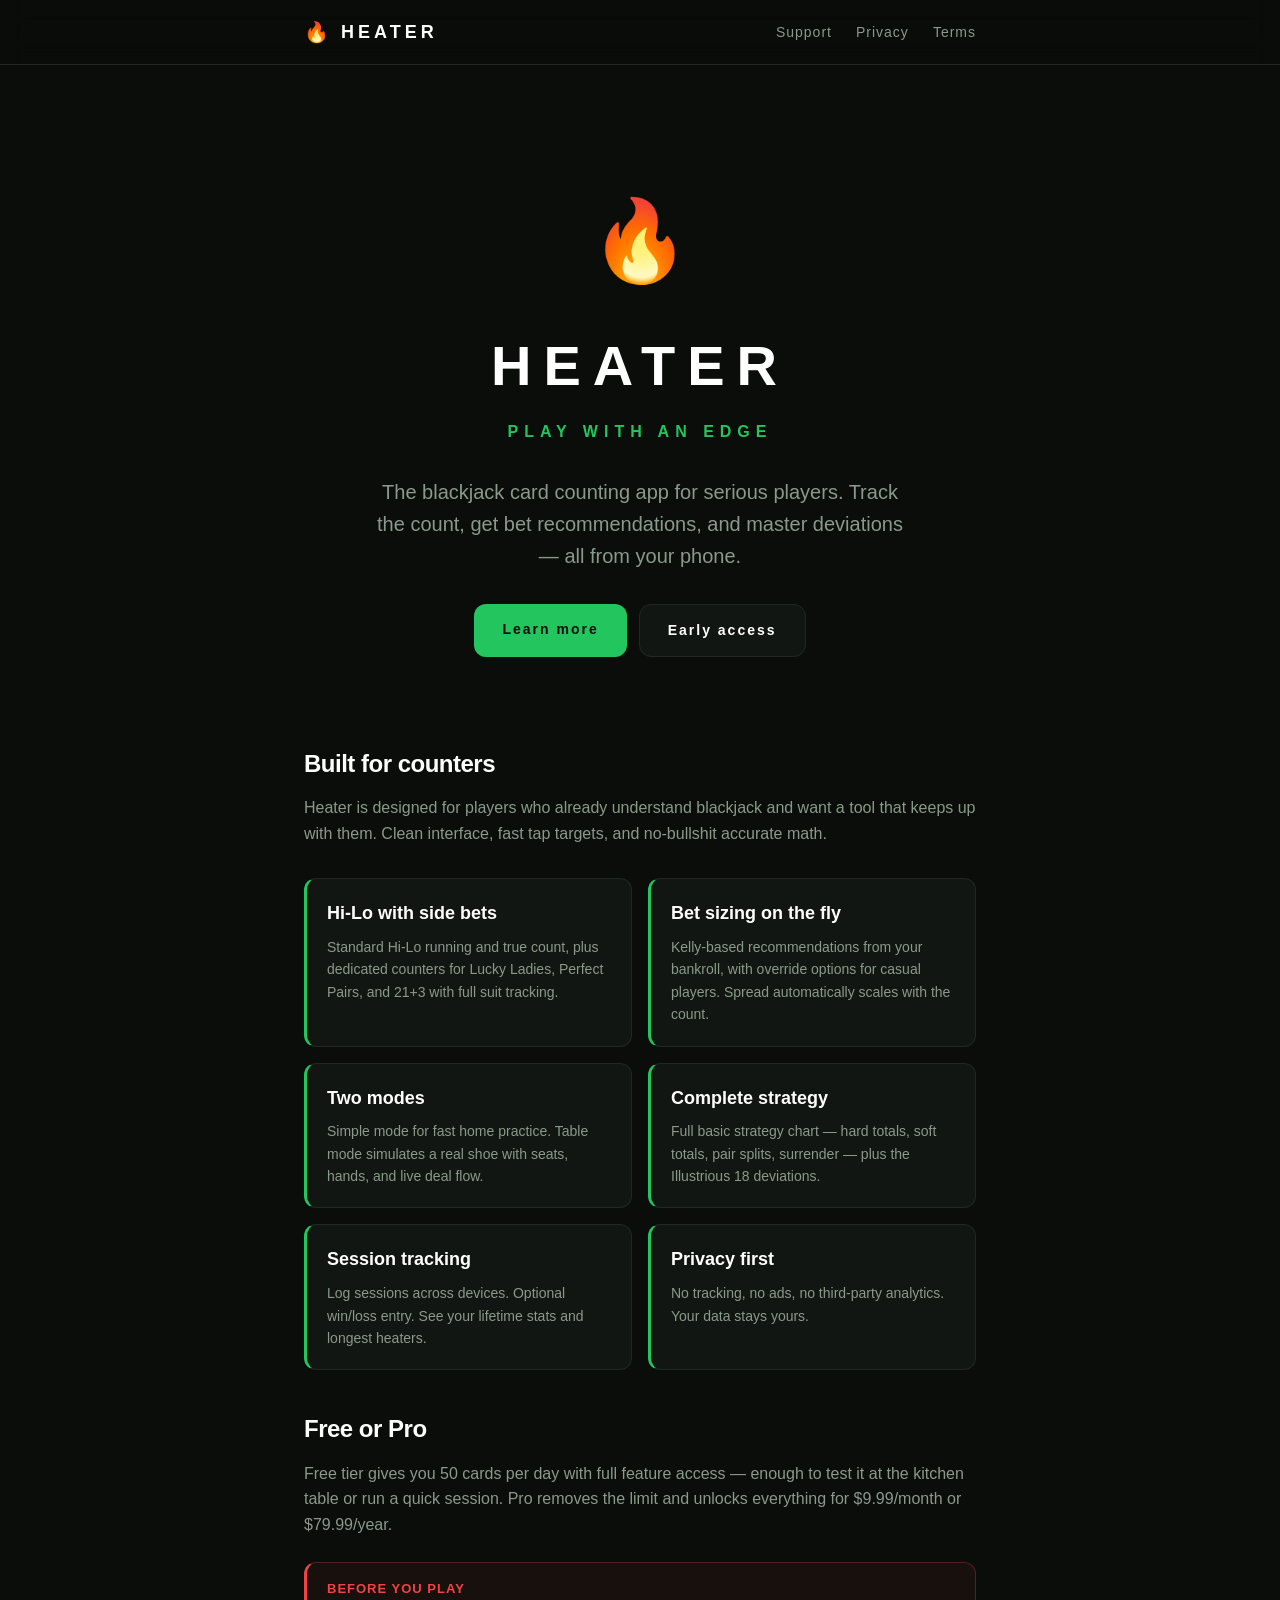
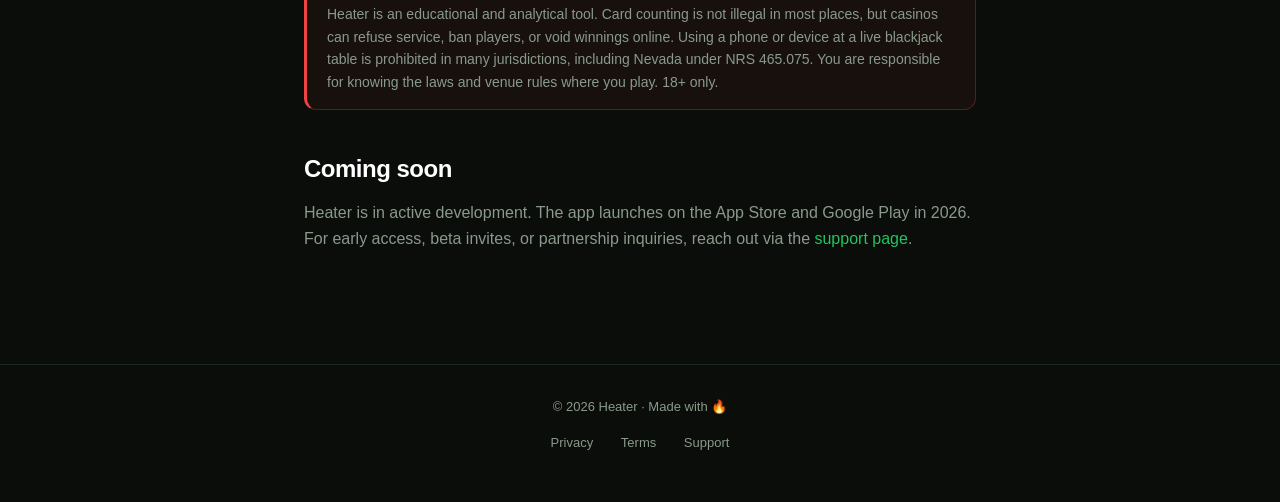
==== index.html @ 4dd5591f "Initial site: landing, privacy, terms, support" ====
<!DOCTYPE html>
<html lang="en">
<head>
  <meta charset="UTF-8" />
  <meta name="viewport" content="width=device-width, initial-scale=1.0" />
  <meta name="description" content="Heater — a blackjack card counting app for iOS and Android. Play with an edge." />
  <meta name="theme-color" content="#0a0d0a" />
  <title>Heater — Play with an edge</title>
  <link rel="stylesheet" href="styles.css" />
</head>
<body>
  <nav>
    <div class="container">
      <a href="/" class="brand">
        <span class="flame">🔥</span>
        <span>HEATER</span>
      </a>
      <div class="links">
        <a href="/support">Support</a>
        <a href="/privacy">Privacy</a>
        <a href="/terms">Terms</a>
      </div>
    </div>
  </nav>

  <main>
    <section class="hero">
      <div class="flame">🔥</div>
      <div class="brand-mark">HEATER</div>
      <div class="tagline">PLAY WITH AN EDGE</div>
      <p class="lead">
        The blackjack card counting app for serious players. Track the count, get bet recommendations, and master deviations — all from your phone.
      </p>
      <div class="btn-row">
        <a class="btn btn-primary" href="#features">Learn more</a>
        <a class="btn btn-secondary" href="#early-access">Early access</a>
      </div>
    </section>

    <section id="features">
      <h2>Built for counters</h2>
      <p>
        Heater is designed for players who already understand blackjack and want a tool that keeps up with them. Clean interface, fast tap targets, and no-bullshit accurate math.
      </p>

      <div class="features">
        <div class="feature">
          <h3>Hi-Lo with side bets</h3>
          <p>Standard Hi-Lo running and true count, plus dedicated counters for Lucky Ladies, Perfect Pairs, and 21+3 with full suit tracking.</p>
        </div>
        <div class="feature">
          <h3>Bet sizing on the fly</h3>
          <p>Kelly-based recommendations from your bankroll, with override options for casual players. Spread automatically scales with the count.</p>
        </div>
        <div class="feature">
          <h3>Two modes</h3>
          <p>Simple mode for fast home practice. Table mode simulates a real shoe with seats, hands, and live deal flow.</p>
        </div>
        <div class="feature">
          <h3>Complete strategy</h3>
          <p>Full basic strategy chart — hard totals, soft totals, pair splits, surrender — plus the Illustrious 18 deviations.</p>
        </div>
        <div class="feature">
          <h3>Session tracking</h3>
          <p>Log sessions across devices. Optional win/loss entry. See your lifetime stats and longest heaters.</p>
        </div>
        <div class="feature">
          <h3>Privacy first</h3>
          <p>No tracking, no ads, no third-party analytics. Your data stays yours.</p>
        </div>
      </div>
    </section>

    <section>
      <h2>Free or Pro</h2>
      <p>
        Free tier gives you 50 cards per day with full feature access — enough to test it at the kitchen table or run a quick session. Pro removes the limit and unlocks everything for $9.99/month or $79.99/year.
      </p>

      <div class="warning">
        <strong>BEFORE YOU PLAY</strong>
        <p>
          Heater is an educational and analytical tool. Card counting is not illegal in most places, but casinos can refuse service, ban players, or void winnings online. Using a phone or device at a live blackjack table is prohibited in many jurisdictions, including Nevada under NRS 465.075. You are responsible for knowing the laws and venue rules where you play. 18+ only.
        </p>
      </div>
    </section>

    <section id="early-access">
      <h2>Coming soon</h2>
      <p>
        Heater is in active development. The app launches on the App Store and Google Play in 2026. For early access, beta invites, or partnership inquiries, reach out via the <a href="/support">support page</a>.
      </p>
    </section>
  </main>

  <footer>
    <div class="container">
      <p>&copy; 2026 Heater · Made with 🔥</p>
      <p style="margin-top: 8px;">
        <a href="/privacy">Privacy</a>
        <a href="/terms">Terms</a>
        <a href="/support">Support</a>
      </p>
    </div>
  </footer>
</body>
</html>
---- styles.css ----
/* Heater — heatercounter.com */
/* Shared styles across all pages */

:root {
  --bg: #0a0d0a;
  --bg-elev: #121612;
  --bg-card: #161b16;
  --border: #1f2a1f;
  --text: #ffffff;
  --text-dim: #8a9a8a;
  --text-muted: #556055;
  --green: #22c55e;
  --green-dim: #16a34a;
  --green-dark: #14291a;
  --red: #ef4444;
  --max-width: 720px;
}

* {
  margin: 0;
  padding: 0;
  box-sizing: border-box;
}

html {
  scroll-behavior: smooth;
}

body {
  background: var(--bg);
  color: var(--text);
  font-family: -apple-system, BlinkMacSystemFont, 'Segoe UI', Helvetica, Arial, sans-serif;
  line-height: 1.6;
  font-size: 16px;
  -webkit-font-smoothing: antialiased;
  -moz-osx-font-smoothing: grayscale;
}

/* Navigation */
nav {
  border-bottom: 1px solid var(--border);
  padding: 16px 0;
  position: sticky;
  top: 0;
  background: rgba(10, 13, 10, 0.92);
  backdrop-filter: blur(12px);
  -webkit-backdrop-filter: blur(12px);
  z-index: 100;
}

nav .container {
  max-width: var(--max-width);
  margin: 0 auto;
  padding: 0 24px;
  display: flex;
  align-items: center;
  justify-content: space-between;
}

nav .brand {
  font-weight: 900;
  letter-spacing: 4px;
  font-size: 18px;
  color: var(--text);
  text-decoration: none;
  display: flex;
  align-items: center;
  gap: 8px;
}

nav .brand .flame {
  font-size: 20px;
}

nav .links {
  display: flex;
  gap: 24px;
}

nav .links a {
  color: var(--text-dim);
  text-decoration: none;
  font-size: 14px;
  letter-spacing: 1px;
  transition: color 0.15s;
}

nav .links a:hover {
  color: var(--green);
}

/* Main content */
main {
  max-width: var(--max-width);
  margin: 0 auto;
  padding: 48px 24px 96px;
}

/* Headings */
h1 {
  font-size: 48px;
  font-weight: 900;
  letter-spacing: -1px;
  line-height: 1.1;
  margin-bottom: 16px;
}

h2 {
  font-size: 24px;
  font-weight: 800;
  letter-spacing: -0.5px;
  margin-top: 40px;
  margin-bottom: 12px;
  color: var(--text);
}

h3 {
  font-size: 18px;
  font-weight: 700;
  margin-top: 24px;
  margin-bottom: 8px;
  color: var(--text);
}

p {
  color: var(--text-dim);
  margin-bottom: 16px;
}

p strong {
  color: var(--text);
  font-weight: 700;
}

ul, ol {
  margin-left: 20px;
  margin-bottom: 16px;
  color: var(--text-dim);
}

ul li, ol li {
  margin-bottom: 8px;
}

a {
  color: var(--green);
  text-decoration: none;
}

a:hover {
  text-decoration: underline;
}

/* Hero (landing page) */
.hero {
  text-align: center;
  padding: 64px 0 48px;
}

.hero .flame {
  font-size: 80px;
  margin-bottom: 16px;
}

.hero .brand-mark {
  font-size: 56px;
  font-weight: 900;
  letter-spacing: 12px;
  margin-bottom: 8px;
}

.hero .tagline {
  color: var(--green);
  font-size: 16px;
  letter-spacing: 6px;
  font-weight: 700;
  margin-bottom: 32px;
}

.hero p.lead {
  font-size: 20px;
  max-width: 540px;
  margin: 0 auto 32px;
  color: var(--text-dim);
}

/* Buttons */
.btn {
  display: inline-block;
  padding: 14px 28px;
  border-radius: 12px;
  font-weight: 800;
  letter-spacing: 2px;
  font-size: 14px;
  text-decoration: none;
  transition: transform 0.1s, opacity 0.15s;
  border: none;
  cursor: pointer;
}

.btn:hover {
  text-decoration: none;
  transform: translateY(-1px);
}

.btn-primary {
  background: var(--green);
  color: var(--bg);
}

.btn-secondary {
  background: var(--bg-elev);
  color: var(--text);
  border: 1px solid var(--border);
}

.btn-row {
  display: flex;
  gap: 12px;
  justify-content: center;
  flex-wrap: wrap;
}

/* Feature cards */
.features {
  display: grid;
  grid-template-columns: 1fr;
  gap: 16px;
  margin-top: 32px;
}

@media (min-width: 600px) {
  .features {
    grid-template-columns: 1fr 1fr;
  }
}

.feature {
  background: var(--bg-elev);
  border: 1px solid var(--border);
  border-left: 3px solid var(--green);
  border-radius: 12px;
  padding: 20px;
}

.feature h3 {
  margin-top: 0;
  color: var(--text);
}

.feature p {
  margin-bottom: 0;
  font-size: 14px;
}

/* Legal pages */
.legal-content {
  background: var(--bg-elev);
  border: 1px solid var(--border);
  border-radius: 12px;
  padding: 32px;
}

.legal-content h2:first-child {
  margin-top: 0;
}

.last-updated {
  color: var(--text-muted);
  font-size: 13px;
  margin-top: 48px;
  padding-top: 16px;
  border-top: 1px solid var(--border);
}

/* Support page */
.contact-card {
  background: var(--bg-elev);
  border: 1px solid var(--border);
  border-radius: 12px;
  padding: 24px;
  margin-bottom: 16px;
}

.contact-card h3 {
  margin-top: 0;
  color: var(--green);
}

/* Footer */
footer {
  border-top: 1px solid var(--border);
  padding: 32px 0;
  text-align: center;
  color: var(--text-muted);
  font-size: 13px;
}

footer .container {
  max-width: var(--max-width);
  margin: 0 auto;
  padding: 0 24px;
}

footer a {
  color: var(--text-dim);
  margin: 0 12px;
}

/* Disclaimer banner */
.warning {
  background: rgba(239, 68, 68, 0.06);
  border: 1px solid rgba(239, 68, 68, 0.3);
  border-left: 3px solid var(--red);
  border-radius: 12px;
  padding: 16px 20px;
  margin: 24px 0;
}

.warning strong {
  color: var(--red);
  display: block;
  margin-bottom: 4px;
  font-size: 13px;
  letter-spacing: 1px;
}

.warning p {
  font-size: 14px;
  margin: 0;
}

/* Responsive */
@media (max-width: 600px) {
  h1 { font-size: 32px; }
  h2 { font-size: 20px; }
  .hero .brand-mark { font-size: 40px; letter-spacing: 8px; }
  .hero .tagline { font-size: 13px; letter-spacing: 4px; }
  .hero p.lead { font-size: 17px; }
  main { padding: 32px 20px 64px; }
  nav .links { gap: 16px; }
  nav .links a { font-size: 12px; }
}
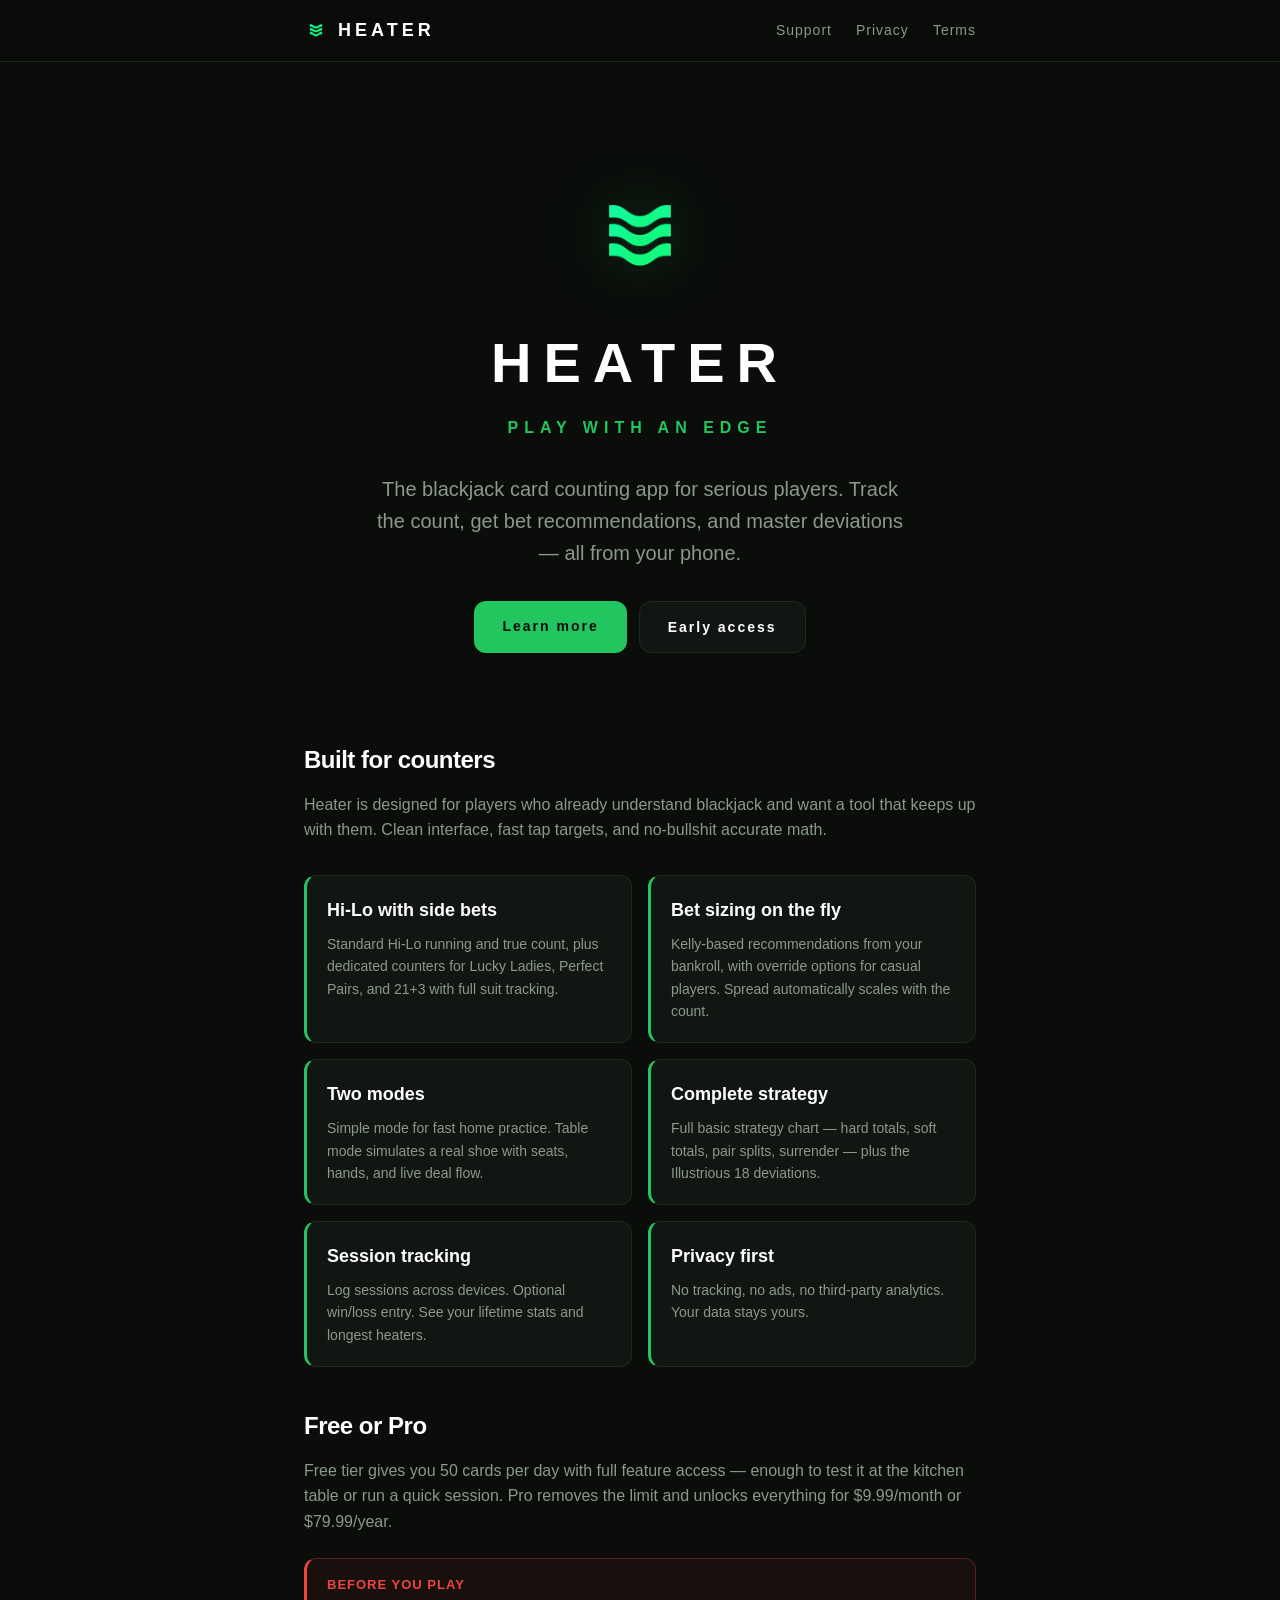
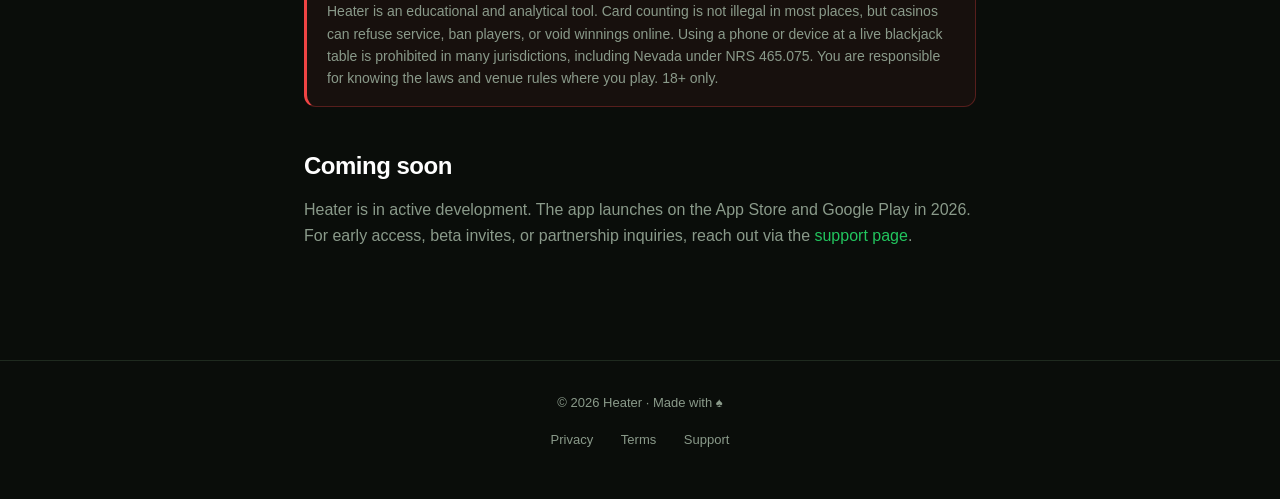
==== commit e3f8cc2f: "Add files via upload" ====
--- a/index.html
+++ b/index.html
@@ -5,6 +5,19 @@
   <meta name="viewport" content="width=device-width, initial-scale=1.0" />
   <meta name="description" content="Heater — a blackjack card counting app for iOS and Android. Play with an edge." />
   <meta name="theme-color" content="#0a0d0a" />
+
+  <!-- Open Graph / social preview -->
+  <meta property="og:title" content="Heater — Play with an edge" />
+  <meta property="og:description" content="A blackjack card counting app for serious players." />
+  <meta property="og:image" content="https://heatercounter.com/assets/logo.png" />
+  <meta property="og:url" content="https://heatercounter.com" />
+  <meta property="og:type" content="website" />
+  <meta name="twitter:card" content="summary" />
+
+  <!-- Favicon -->
+  <link rel="icon" type="image/png" href="/assets/favicon.png" />
+  <link rel="apple-touch-icon" href="/assets/logo.png" />
+
   <title>Heater — Play with an edge</title>
   <link rel="stylesheet" href="styles.css" />
 </head>
@@ -12,7 +25,7 @@
   <nav>
     <div class="container">
       <a href="/" class="brand">
-        <span class="flame">🔥</span>
+        <img src="/assets/logo.png" alt="" class="logo-mark" />
         <span>HEATER</span>
       </a>
       <div class="links">
@@ -25,7 +38,7 @@
 
   <main>
     <section class="hero">
-      <div class="flame">🔥</div>
+      <img src="/assets/logo.png" alt="Heater" class="logo-hero" />
       <div class="brand-mark">HEATER</div>
       <div class="tagline">PLAY WITH AN EDGE</div>
       <p class="lead">
@@ -95,7 +108,7 @@
 
   <footer>
     <div class="container">
-      <p>&copy; 2026 Heater · Made with 🔥</p>
+      <p>&copy; 2026 Heater · Made with ♠</p>
       <p style="margin-top: 8px;">
         <a href="/privacy">Privacy</a>
         <a href="/terms">Terms</a>
--- a/styles.css
+++ b/styles.css
@@ -65,11 +65,14 @@
   text-decoration: none;
   display: flex;
   align-items: center;
-  gap: 8px;
-}
-
-nav .brand .flame {
-  font-size: 20px;
+  gap: 10px;
+}
+
+nav .brand img.logo-mark {
+  width: 24px;
+  height: 24px;
+  object-fit: contain;
+  display: block;
 }
 
 nav .links {
@@ -157,9 +160,13 @@
   padding: 64px 0 48px;
 }
 
-.hero .flame {
-  font-size: 80px;
-  margin-bottom: 16px;
+.hero img.logo-hero {
+  width: 120px;
+  height: 120px;
+  object-fit: contain;
+  margin: 0 auto 24px;
+  display: block;
+  filter: drop-shadow(0 0 30px rgba(34, 197, 94, 0.25));
 }
 
 .hero .brand-mark {
@@ -337,6 +344,7 @@
   .hero .brand-mark { font-size: 40px; letter-spacing: 8px; }
   .hero .tagline { font-size: 13px; letter-spacing: 4px; }
   .hero p.lead { font-size: 17px; }
+  .hero img.logo-hero { width: 96px; height: 96px; }
   main { padding: 32px 20px 64px; }
   nav .links { gap: 16px; }
   nav .links a { font-size: 12px; }
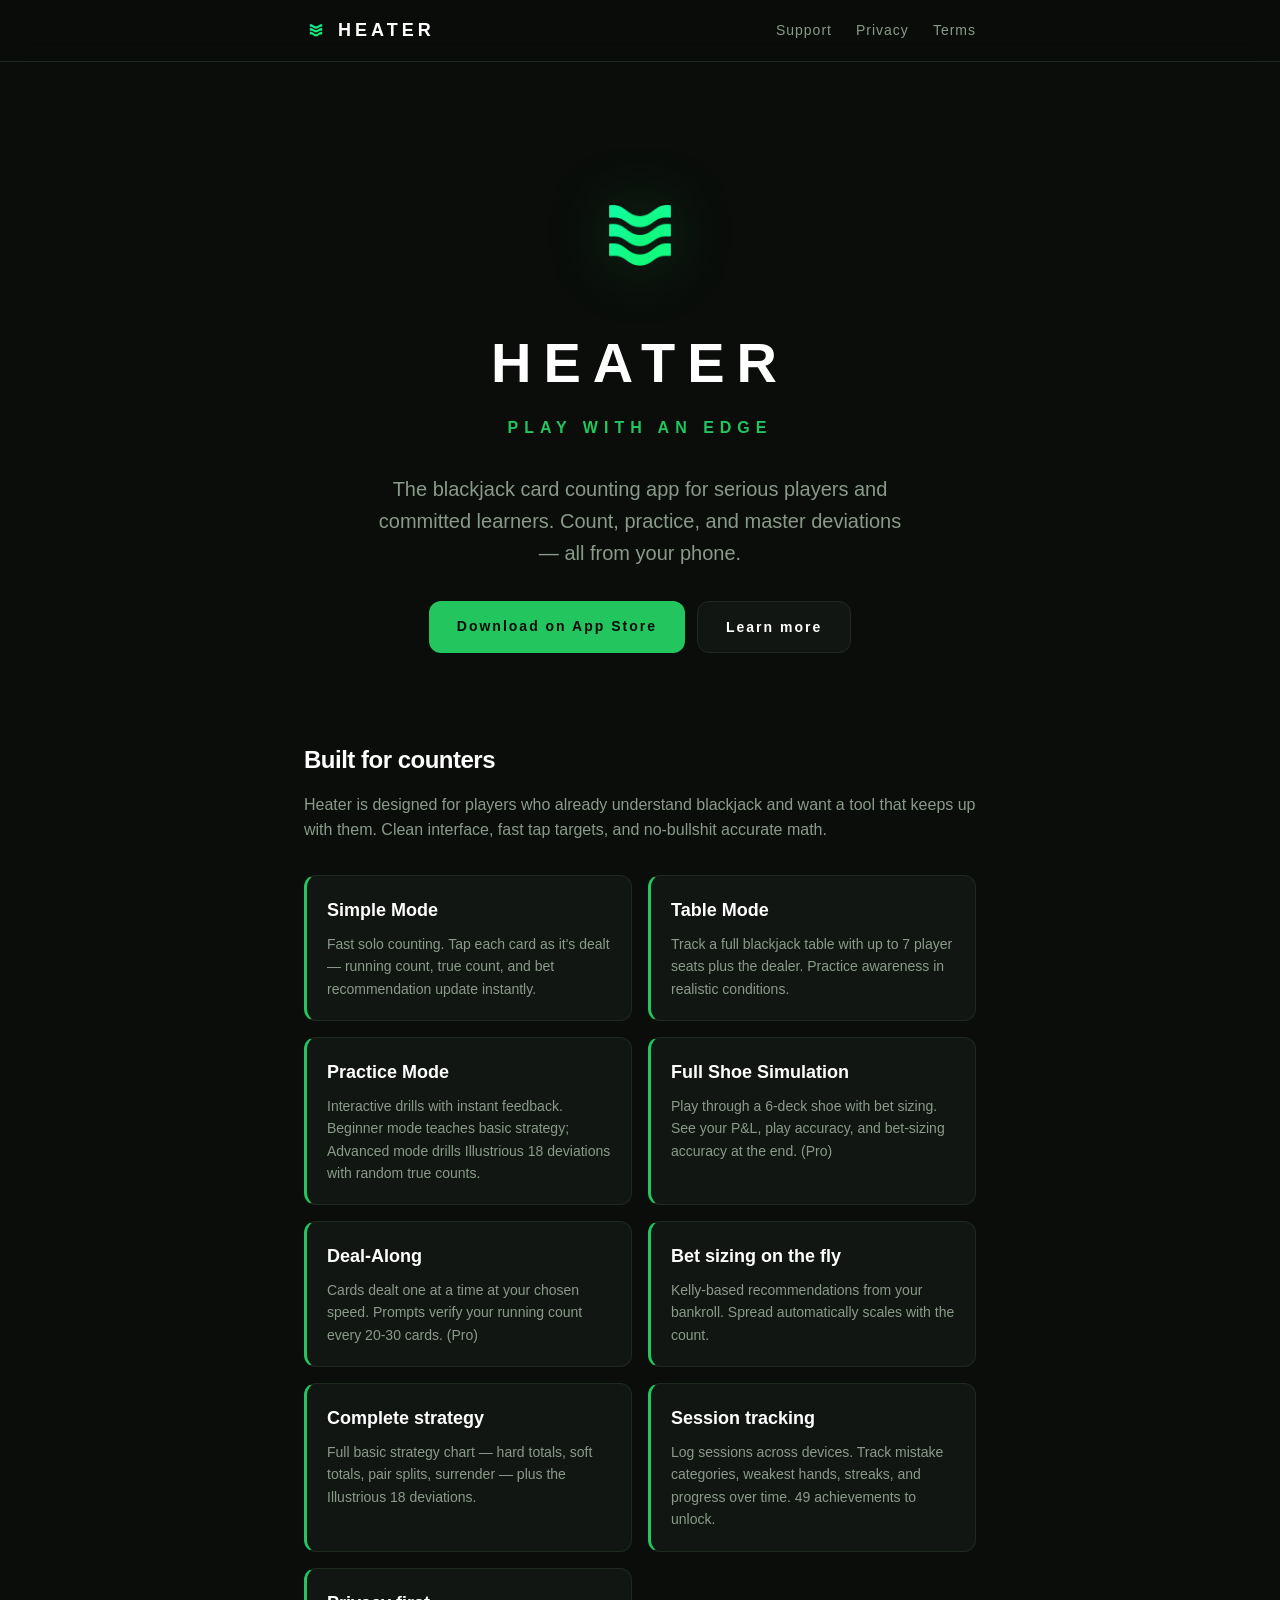
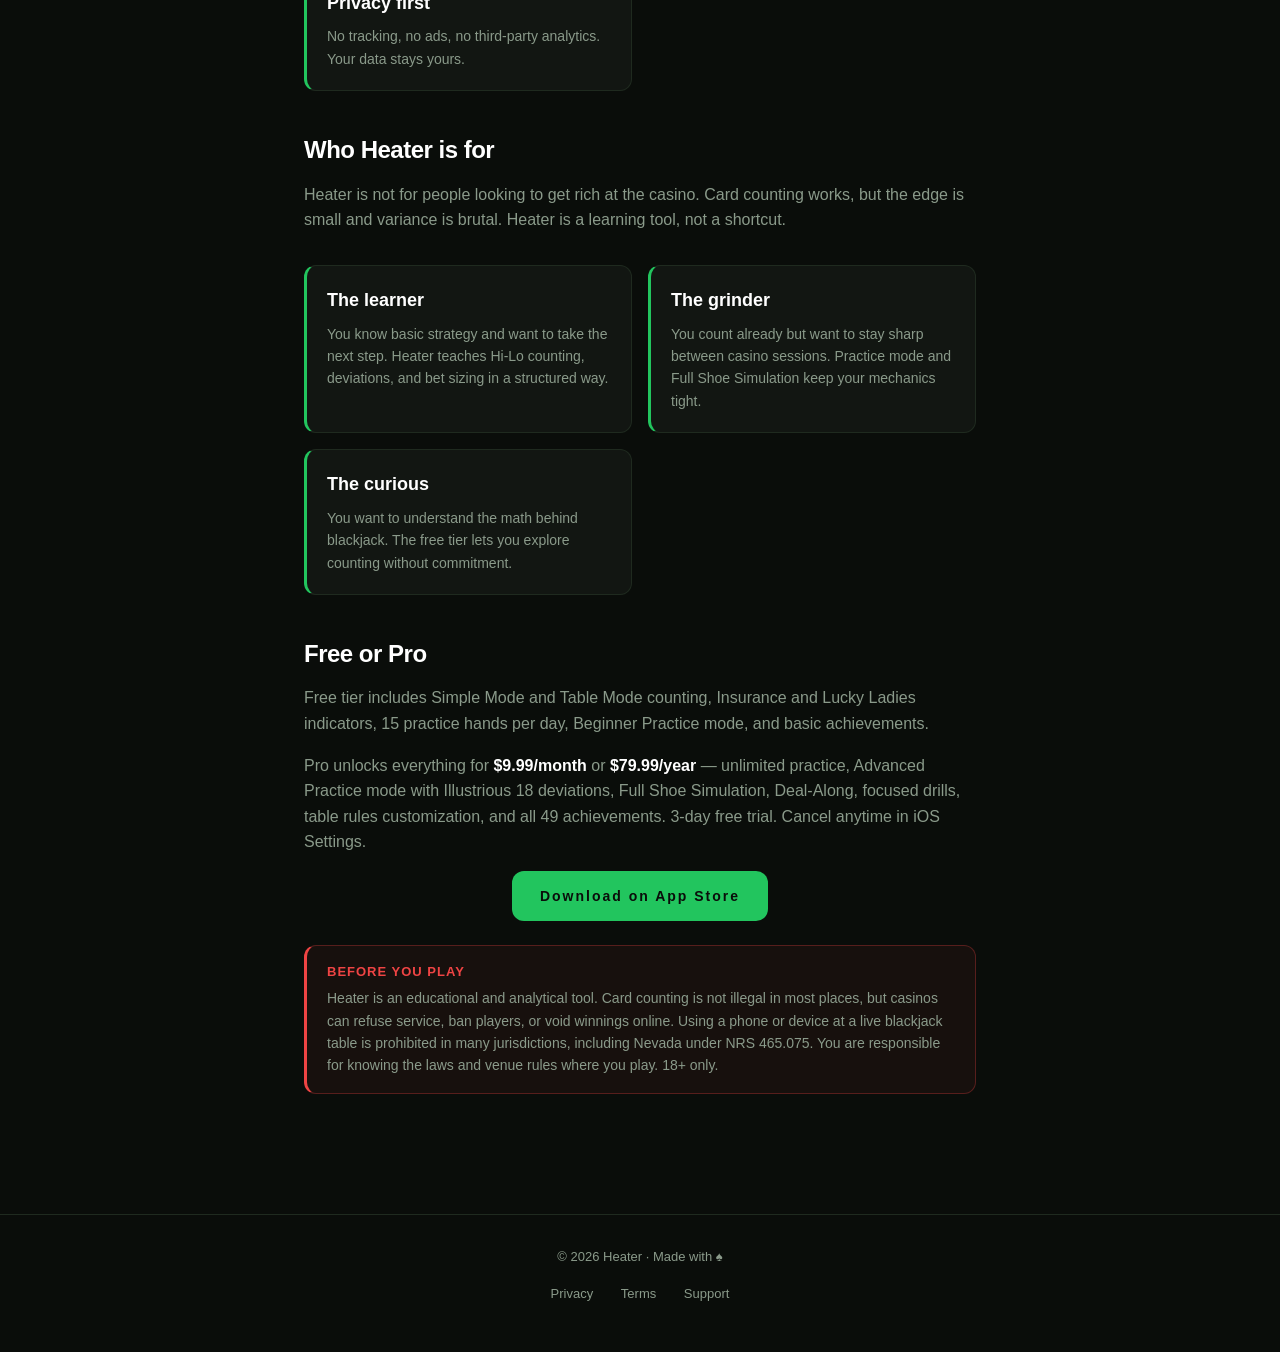
==== commit 34a4308f: "Revise app description and feature details in index.html Updated app description and features for cl" ====
--- a/index.html
+++ b/index.html
@@ -3,12 +3,12 @@
 <head>
   <meta charset="UTF-8" />
   <meta name="viewport" content="width=device-width, initial-scale=1.0" />
-  <meta name="description" content="Heater — a blackjack card counting app for iOS and Android. Play with an edge." />
+  <meta name="description" content="Heater — a blackjack card counting app for iOS. Count, practice, and play with an edge." />
   <meta name="theme-color" content="#0a0d0a" />
 
   <!-- Open Graph / social preview -->
   <meta property="og:title" content="Heater — Play with an edge" />
-  <meta property="og:description" content="A blackjack card counting app for serious players." />
+  <meta property="og:description" content="A blackjack card counting app for serious players and committed learners." />
   <meta property="og:image" content="https://heatercounter.com/assets/logo.png" />
   <meta property="og:url" content="https://heatercounter.com" />
   <meta property="og:type" content="website" />
@@ -42,11 +42,11 @@
       <div class="brand-mark">HEATER</div>
       <div class="tagline">PLAY WITH AN EDGE</div>
       <p class="lead">
-        The blackjack card counting app for serious players. Track the count, get bet recommendations, and master deviations — all from your phone.
+        The blackjack card counting app for serious players and committed learners. Count, practice, and master deviations — all from your phone.
       </p>
       <div class="btn-row">
-        <a class="btn btn-primary" href="#features">Learn more</a>
-        <a class="btn btn-secondary" href="#early-access">Early access</a>
+        <a class="btn btn-primary" href="https://apps.apple.com/us/app/heater-counter/id6764626843">Download on App Store</a>
+        <a class="btn btn-secondary" href="#features">Learn more</a>
       </div>
     </section>
 
@@ -58,16 +58,28 @@
 
       <div class="features">
         <div class="feature">
-          <h3>Hi-Lo with side bets</h3>
-          <p>Standard Hi-Lo running and true count, plus dedicated counters for Lucky Ladies, Perfect Pairs, and 21+3 with full suit tracking.</p>
+          <h3>Simple Mode</h3>
+          <p>Fast solo counting. Tap each card as it's dealt — running count, true count, and bet recommendation update instantly.</p>
+        </div>
+        <div class="feature">
+          <h3>Table Mode</h3>
+          <p>Track a full blackjack table with up to 7 player seats plus the dealer. Practice awareness in realistic conditions.</p>
+        </div>
+        <div class="feature">
+          <h3>Practice Mode</h3>
+          <p>Interactive drills with instant feedback. Beginner mode teaches basic strategy; Advanced mode drills Illustrious 18 deviations with random true counts.</p>
+        </div>
+        <div class="feature">
+          <h3>Full Shoe Simulation</h3>
+          <p>Play through a 6-deck shoe with bet sizing. See your P&amp;L, play accuracy, and bet-sizing accuracy at the end. (Pro)</p>
+        </div>
+        <div class="feature">
+          <h3>Deal-Along</h3>
+          <p>Cards dealt one at a time at your chosen speed. Prompts verify your running count every 20-30 cards. (Pro)</p>
         </div>
         <div class="feature">
           <h3>Bet sizing on the fly</h3>
-          <p>Kelly-based recommendations from your bankroll, with override options for casual players. Spread automatically scales with the count.</p>
-        </div>
-        <div class="feature">
-          <h3>Two modes</h3>
-          <p>Simple mode for fast home practice. Table mode simulates a real shoe with seats, hands, and live deal flow.</p>
+          <p>Kelly-based recommendations from your bankroll. Spread automatically scales with the count.</p>
         </div>
         <div class="feature">
           <h3>Complete strategy</h3>
@@ -75,7 +87,7 @@
         </div>
         <div class="feature">
           <h3>Session tracking</h3>
-          <p>Log sessions across devices. Optional win/loss entry. See your lifetime stats and longest heaters.</p>
+          <p>Log sessions across devices. Track mistake categories, weakest hands, streaks, and progress over time. 49 achievements to unlock.</p>
         </div>
         <div class="feature">
           <h3>Privacy first</h3>
@@ -85,10 +97,39 @@
     </section>
 
     <section>
+      <h2>Who Heater is for</h2>
+      <p>
+        Heater is not for people looking to get rich at the casino. Card counting works, but the edge is small and variance is brutal. Heater is a learning tool, not a shortcut.
+      </p>
+
+      <div class="features">
+        <div class="feature">
+          <h3>The learner</h3>
+          <p>You know basic strategy and want to take the next step. Heater teaches Hi-Lo counting, deviations, and bet sizing in a structured way.</p>
+        </div>
+        <div class="feature">
+          <h3>The grinder</h3>
+          <p>You count already but want to stay sharp between casino sessions. Practice mode and Full Shoe Simulation keep your mechanics tight.</p>
+        </div>
+        <div class="feature">
+          <h3>The curious</h3>
+          <p>You want to understand the math behind blackjack. The free tier lets you explore counting without commitment.</p>
+        </div>
+      </div>
+    </section>
+
+    <section>
       <h2>Free or Pro</h2>
       <p>
-        Free tier gives you 50 cards per day with full feature access — enough to test it at the kitchen table or run a quick session. Pro removes the limit and unlocks everything for $9.99/month or $79.99/year.
+        Free tier includes Simple Mode and Table Mode counting, Insurance and Lucky Ladies indicators, 15 practice hands per day, Beginner Practice mode, and basic achievements.
       </p>
+      <p>
+        Pro unlocks everything for <strong>$9.99/month</strong> or <strong>$79.99/year</strong> — unlimited practice, Advanced Practice mode with Illustrious 18 deviations, Full Shoe Simulation, Deal-Along, focused drills, table rules customization, and all 49 achievements. 3-day free trial. Cancel anytime in iOS Settings.
+      </p>
+
+      <div class="btn-row">
+        <a class="btn btn-primary" href="https://apps.apple.com/us/app/heater-counter/id6764626843">Download on App Store</a>
+      </div>
 
       <div class="warning">
         <strong>BEFORE YOU PLAY</strong>
@@ -96,13 +137,6 @@
           Heater is an educational and analytical tool. Card counting is not illegal in most places, but casinos can refuse service, ban players, or void winnings online. Using a phone or device at a live blackjack table is prohibited in many jurisdictions, including Nevada under NRS 465.075. You are responsible for knowing the laws and venue rules where you play. 18+ only.
         </p>
       </div>
-    </section>
-
-    <section id="early-access">
-      <h2>Coming soon</h2>
-      <p>
-        Heater is in active development. The app launches on the App Store and Google Play in 2026. For early access, beta invites, or partnership inquiries, reach out via the <a href="/support">support page</a>.
-      </p>
     </section>
   </main>
 
